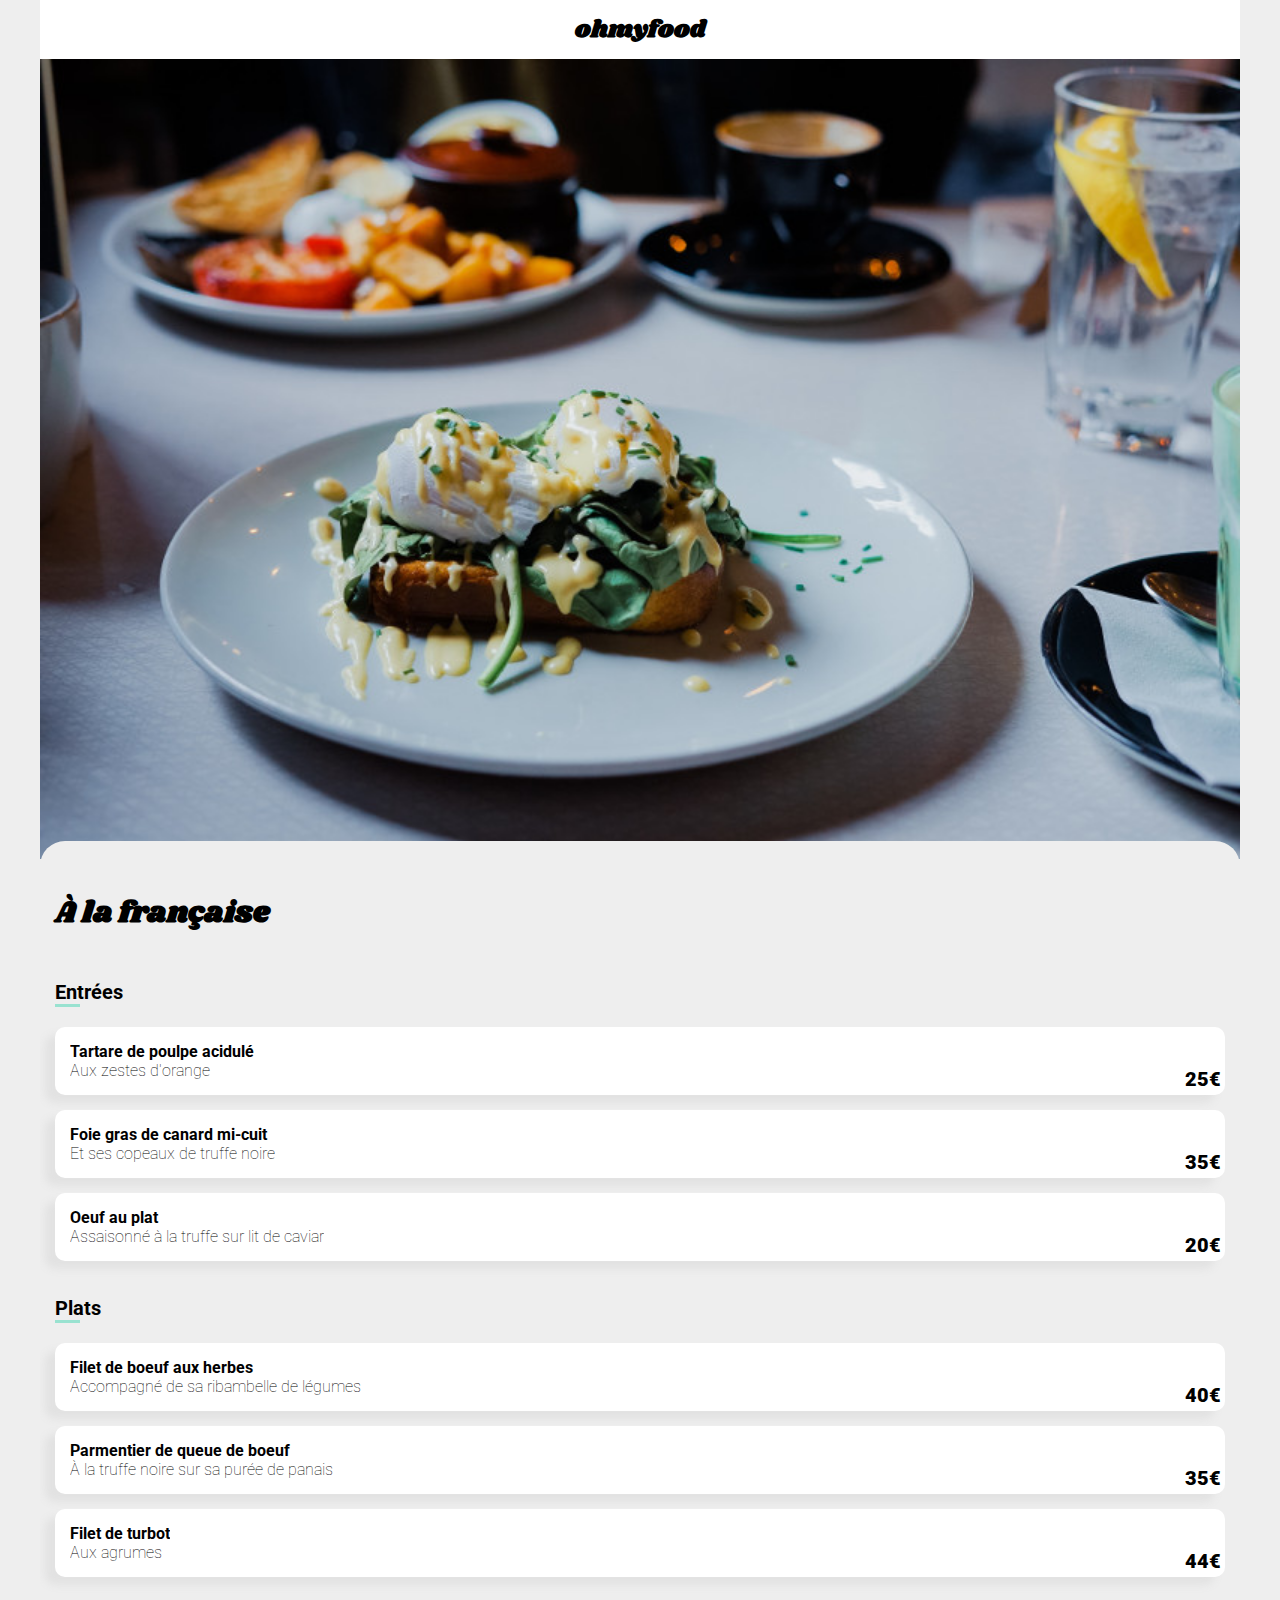
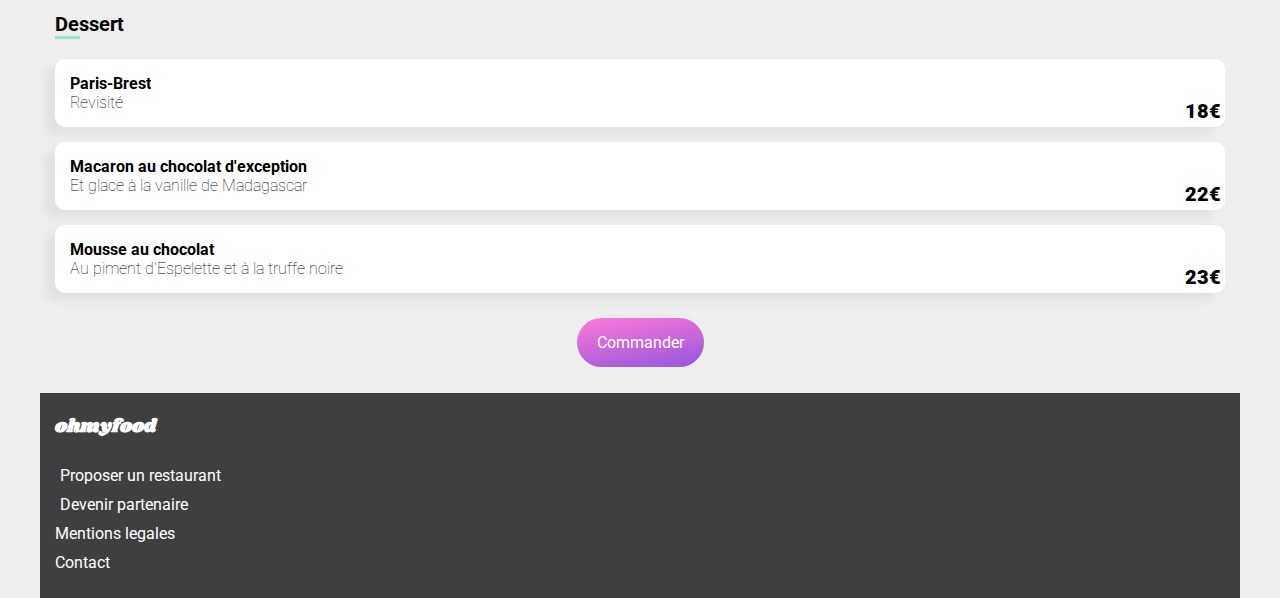
==== a_la_francaise.html @ 448ea031 "create other pages" ====
<!DOCTYPE html>
<html lang="fr">
    <head>
        <meta charset="utf-8">
        <meta name="viewport" content="device=device-width, initial-scale=1.0"/>

        <!--- google fonts-->
        <link rel="preconnect" href="https://fonts.gstatic.com">
        <link href="https://fonts.googleapis.com/css2?family=Shrikhand&display=swap" rel="stylesheet"> 

        <link rel="preconnect" href="https://fonts.gstatic.com">
        <link href="https://fonts.googleapis.com/css2?family=Roboto:wght@100;300;700&display=swap" rel="stylesheet"> 
        

        <!--- font awesome-->
        <link rel="stylesheet" href="https://use.fontawesome.com/releases/v5.15.1/css/all.css" integrity="sha384-vp86vTRFVJgpjF9jiIGPEEqYqlDwgyBgEF109VFjmqGmIY/Y4HV4d3Gp2irVfcrp" crossorigin="anonymous">


        <link rel="stylesheet" href="css/style.css"/>
        <link rel="icon" type="image/png" href="images/logo/ohmyfood.png"/>


        <title>ohmyfood</title>
    </head>
    <body class="bg-menu">
        <header class="header header--arrow">
            <a href="index.html"><i class="fas fa-arrow-left"></i></a>
            <h1>ohmyfood</h1>
        </header>
        <main class="page">
            <div>
                <img src="images/restaurants/alafrancaise.jpg" alt="À la française"/>
            </div>
            <article class="menu">
                <div class="menu__title">
                    <h2>À la française</h2>
                    <i class="far fa-heart"></i>
                </div>
                <section class="menu__entree">
                    <h3 class="underline">Entrées</h3>
                    <div class="menu-card">
                        <div class="menu-card__left">
                            <h4>Tartare de poulpe acidulé</h4>
                            <p>Aux zestes d'orange</p>
                        </div>
                        <div class="menu-card__right">
                            <span class="menu-card__price">25€</span>
                            <i class="far fa-check-circle menu-card__tick"></i>
                        </div>
                    </div>
                    <div class="menu-card">
                        <div class="menu-card__left">
                            <h4>Foie gras de canard mi-cuit</h4>
                            <p>Et ses copeaux de truffe noire</p>
                        </div>
                        <div class="menu-card__right">
                            <span class="menu-card__price">35€</span>
                            <i class="far fa-check-circle menu-card__tick"></i>
                        </div>
                    </div>
                    <div class="menu-card">
                        <div class="menu-card__left">
                            <h4>Oeuf au plat</h4>
                            <p>Assaisonné à la truffe sur lit de caviar</p>
                        </div>
                        <div class="menu-card__right">
                            <span class="menu-card__price">20€</span>
                            <i class="far fa-check-circle menu-card__tick"></i>
                        </div>
                    </div>
                </section>
                <section class="menu__plat">
                    <h3 class="underline">Plats</h3>
                    <div class="menu-card">
                        <div class="menu-card__left">
                            <h4>Filet de boeuf aux herbes</h4>
                            <p>Accompagné de sa ribambelle de légumes</p>
                        </div>
                        <div class="menu-card__right">
                            <span class="menu-card__price">40€</span>
                            <i class="far fa-check-circle menu-card__tick"></i>
                        </div>
                    </div>
                    <div class="menu-card">
                        <div class="menu-card__left">
                            <h4>Parmentier de queue de boeuf</h4>
                            <p>À la truffe noire sur sa purée de panais</p>
                        </div>
                        <div class="menu-card__right">
                            <span class="menu-card__price">35€</span>
                            <i class="far fa-check-circle menu-card__tick"></i>
                        </div>
                    </div>
                    <div class="menu-card">
                        <div class="menu-card__left">
                            <h4>Filet de turbot</h4>
                            <p>Aux agrumes</p>
                        </div>
                        <div class="menu-card__right">
                            <span class="menu-card__price">44€</span>
                            <i class="far fa-check-circle menu-card__tick"></i>
                        </div>
                    </div>
                    
                </section>
                <section class="menu__dessert">
                    <h3 class="underline">Dessert</h3>
                    <div class="menu-card">
                        <div class="menu-card__left">
                            <h4>Paris-Brest</h4>
                            <p>Revisité</p>
                        </div>
                        <div class="menu-card__right">
                            <span class="menu-card__price">18€</span>
                            <i class="far fa-check-circle menu-card__tick"></i>
                        </div>
                    </div>
                    <div class="menu-card">
                        <div class="menu-card__left">
                            <h4>Macaron au chocolat d'exception </h4>
                            <p>Et glace à la vanille de Madagascar</p>
                        </div>
                        <div class="menu-card__right">
                            <span class="menu-card__price">22€</span>
                            <i class="far fa-check-circle menu-card__tick"></i>
                        </div>
                    </div>
                    <div class="menu-card">
                        <div class="menu-card__left">
                            <h4>Mousse au chocolat </h4>
                            <p>Au piment d'Espelette et à la truffe noire</p>
                        </div>
                        <div class="menu-card__right">
                            <span class="menu-card__price">23€</span>
                            <i class="far fa-check-circle menu-card__tick"></i>
                        </div>
                    </div>
                </section>
                <div class="menu__commander">
                    <a href="#" class="but">Commander</a>
                </div>
            </article>
            
        </main>
        
        <footer class="footer footer-menu">
            <h3>ohmyfood</h3>
            <ul>
                <li><a href="#"><i class="fas fa-utensils"></i>Proposer un restaurant</a></li>
                <li><a href="#"><i class="fas fa-hands-helping"></i>Devenir partenaire</a></li>
                <li><a href="#">Mentions legales</a></li>
                <li><a href="mailto:ohmyfood@wanadoo.fr">Contact</a></li>
            </ul>
        </footer>
    </body>
</html>
---- css/style.css ----
@charset "UTF-8";
.bg-whitw {
  background-color: white;
}

.bg-menu {
  background-color: #eeeeee;
}

.underline {
  border-bottom: 0.3rem solid #99E2D0;
  display: inline-block;
  width: 2.5rem;
  font-size: 2rem;
}

.but {
  padding: 1.5rem 2rem;
  background: linear-gradient(170deg, #FF79DA, #9356DC);
  color: white;
  border-radius: 2.5rem;
  margin: 2rem 0;
  cursor: pointer;
  font-size: 1.6rem;
  text-decoration: none;
}

.header {
  background-color: white;
  text-align: center;
  padding: 1.2rem;
}
.header h1 {
  font-family: "Shrikhand", cursive;
  font-size: 2.4rem;
  margin: 0;
}
.header i {
  display: none;
}
.header--arrow i {
  display: inline;
  float: left;
  font-size: 2rem;
  padding-top: 1rem;
}
.header--arrow a {
  color: black;
}

.footer {
  color: white;
  background-color: #3f3f3f;
  padding-left: 1.5rem;
  padding-top: 2rem;
  display: flex;
  flex-direction: column;
  align-items: flex-start;
  font-size: 1.6rem;
}
.footer h3 {
  margin: 0;
  font-family: "Shrikhand", cursive;
}
.footer ul {
  padding: 0;
}
.footer li {
  list-style: none;
  font-family: "Roboto", sans-serif;
  margin: 1rem 0;
}
.footer a {
  color: white;
  text-decoration: none;
}
.footer i {
  margin-right: 0.5rem;
}

.recherche {
  background-color: #eeeeee;
  display: flex;
  flex-direction: column;
  align-items: center;
  margin-bottom: 5rem;
}
.recherche input {
  width: 100%;
  border: none;
  color: black;
  text-align: center;
  padding: 1.5rem 0;
  background-color: #dadada;
  font-size: 1.6rem;
  border-top: 0.3rem solid #c8c8c8;
  margin-bottom: 3rem;
}
.recherche h2 {
  font-size: 2.4rem;
  text-align: center;
  margin: 1rem 4.5rem;
}
.recherche p {
  font-size: 1.6rem;
  font-weight: 300;
  text-align: center;
  margin: 0 1.4rem;
}

.fonctionnement {
  padding-left: 1.5rem;
  padding-right: 1.5rem;
  font-size: 1.6rem;
  margin-bottom: 4rem;
  font-weight: 500;
}

.card-fn {
  display: flex;
  flex-direction: row;
  align-items: baseline;
  padding: 2rem 1rem;
  margin: 1.5rem 1rem;
  background-color: #eeeeee;
  box-shadow: -1rem 0.8rem 0.8rem #e2e2e2;
  border-radius: 2.5rem;
  font-size: 1.6rem;
}
.card-fn__order {
  color: white;
  background-color: #9356DC;
  border-radius: 50%;
  position: relative;
  right: 1.8rem;
  width: 2rem;
  height: 2rem;
  text-align: center;
}
.card-fn__logo {
  color: #7c7c7c;
}
.card-fn__logo--color  {
  color: #9356DC;
}
.card-fn__text {
  margin-left: 2.5rem;
}
.card-fn--bg {
  background-color: #eee5f9;
}

.restaurants {
  background-color: #eeeeee;
  padding: 2rem 1.5rem;
  font-size: 1.6rem;
}

.container {
  display: flex;
  flex-direction: column;
  align-items: stretch;
}
@media screen and (min-width: 800px) {
  .container {
    flex-direction: row;
    flex-wrap: wrap;
    justify-content: center;
  }
}

.card-resto {
  background-color: white;
  max-width: 40rem;
  display: block;
  text-decoration: none;
  color: black;
  border-radius: 1rem;
  margin: 1.5rem 0;
  box-shadow: -1rem 0.8rem 0.8rem #e2e2e2;
}
@media screen and (min-width: 800px) {
  .card-resto {
    margin: 1.5rem 1.5rem;
  }
}
.card-resto__img {
  display: block;
  height: 18rem;
  overflow: hidden;
}
.card-resto__img img {
  max-width: 100%;
  height: auto;
  border-radius: 1rem 1rem 0 0;
  object-position: 0 -60px;
}
.card-resto__content {
  display: flex;
  flex-direction: row;
  justify-content: space-between;
  align-items: center;
  box-sizing: border-box;
  margin: 1.5rem;
}
.card-resto__content h3 {
  margin: 0;
}
.card-resto__content p {
  font-weight: 200;
  margin: 0;
  padding-bottom: 1.5rem;
}
.card-resto__content i {
  font-size: 2.4rem;
  color: #888888;
  cursor: pointer;
}
.card-resto__content i:active {
  background-color: #9356DC;
}

.page {
  background-color: #eeeeee;
  overflow: hidden;
}
.page img {
  width: 100%;
  height: auto;
  object-fit: cover;
}

.menu {
  background-color: #eeeeee;
  border-radius: 2.5rem 2.5rem 0 0;
  position: relative;
  bottom: 2rem;
  padding: 1px 1.5rem;
}
.menu__title {
  display: flex;
  flex-direction: row;
  justify-content: space-between;
  align-items: center;
  padding-top: 2.5rem;
  margin-right: 2.5rem;
  font-family: "Shrikhand", cursive;
  font-size: 2rem;
}
.menu__commander {
  margin-top: 4rem;
  text-align: center;
}

.menu-card {
  box-shadow: -1rem 0.8rem 0.8rem #e2e2e2;
  background-color: white;
  border-radius: 1rem;
  padding-left: 1.5rem;
  margin-bottom: 1.5rem;
  font-size: 1.6rem;
  font-weight: 900;
  overflow: hidden;
  display: flex;
  flex-direction: row;
  justify-content: space-between;
  align-items: stretch;
}
.menu-card__left {
  overflow: hidden;
}
.menu-card__left h4 {
  margin: 0;
  padding-top: 1.5rem;
  overflow: hidden;
  white-space: nowrap;
  text-overflow: ellipsis;
}
.menu-card__left p {
  margin: 0;
  padding-bottom: 1.5rem;
  font-size: 1.6rem;
  font-weight: 100;
  overflow: hidden;
  white-space: nowrap;
  text-overflow: ellipsis;
}
.menu-card__right {
  cursor: pointer;
  width: 8rem;
  font-size: 2rem;
  display: flex;
  flex-direction: row;
  position: relative;
  left: 4rem;
  transition: transform 1s;
}
.menu-card__right:hover {
  transform: translateX(-4rem);
}
.menu-card__price {
  height: 100%;
  width: 4rem;
  padding-top: 50%;
  font-weight: 900;
}
.menu-card__tick {
  color: white;
  height: 100%;
  width: 4rem;
  text-align: center;
  padding-top: 25%;
  background-color: #99E2D0;
}

.footer-menu {
  position: relative;
  top: 2rem;
}

html {
  font-size: 62.5%;
}

body {
  box-sizing: border-box;
  max-width: 1200px;
  margin: auto;
  font-family: "Roboto", sans-serif;
}

/*# sourceMappingURL=style.css.map */
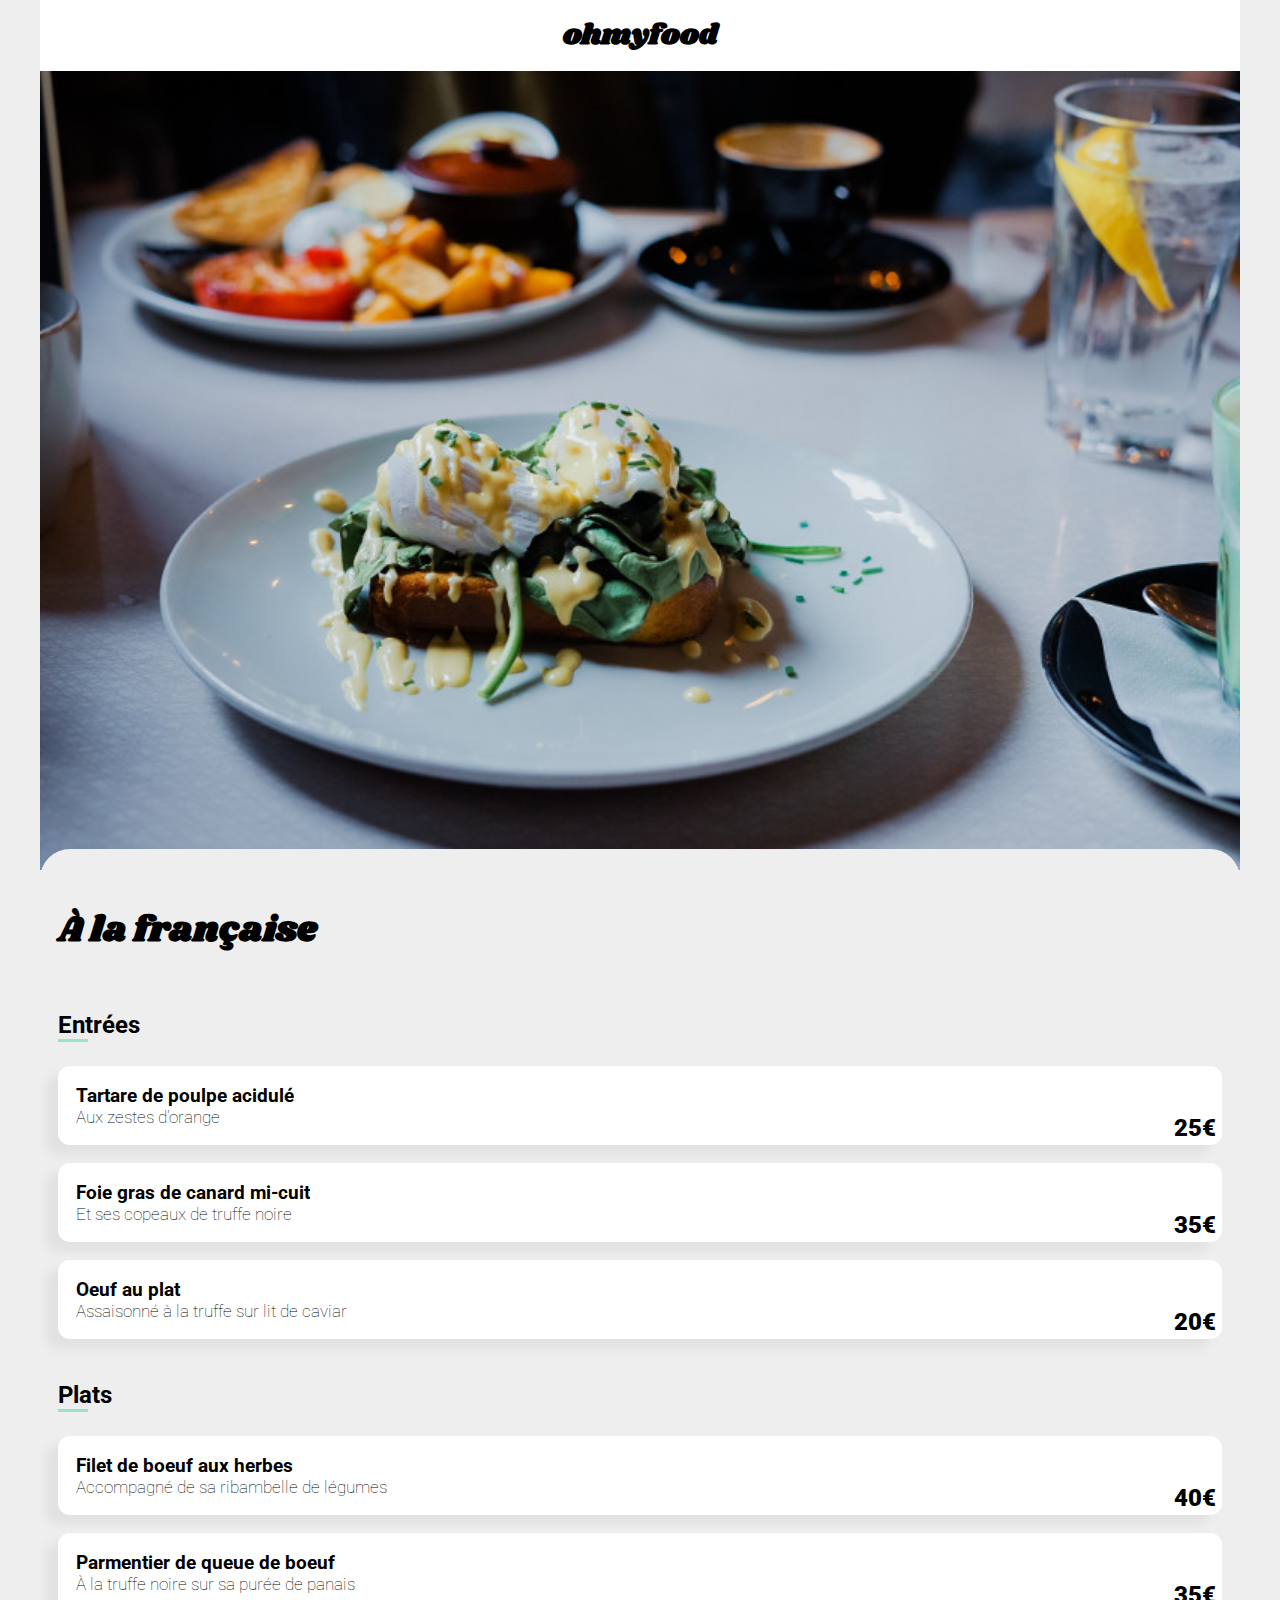
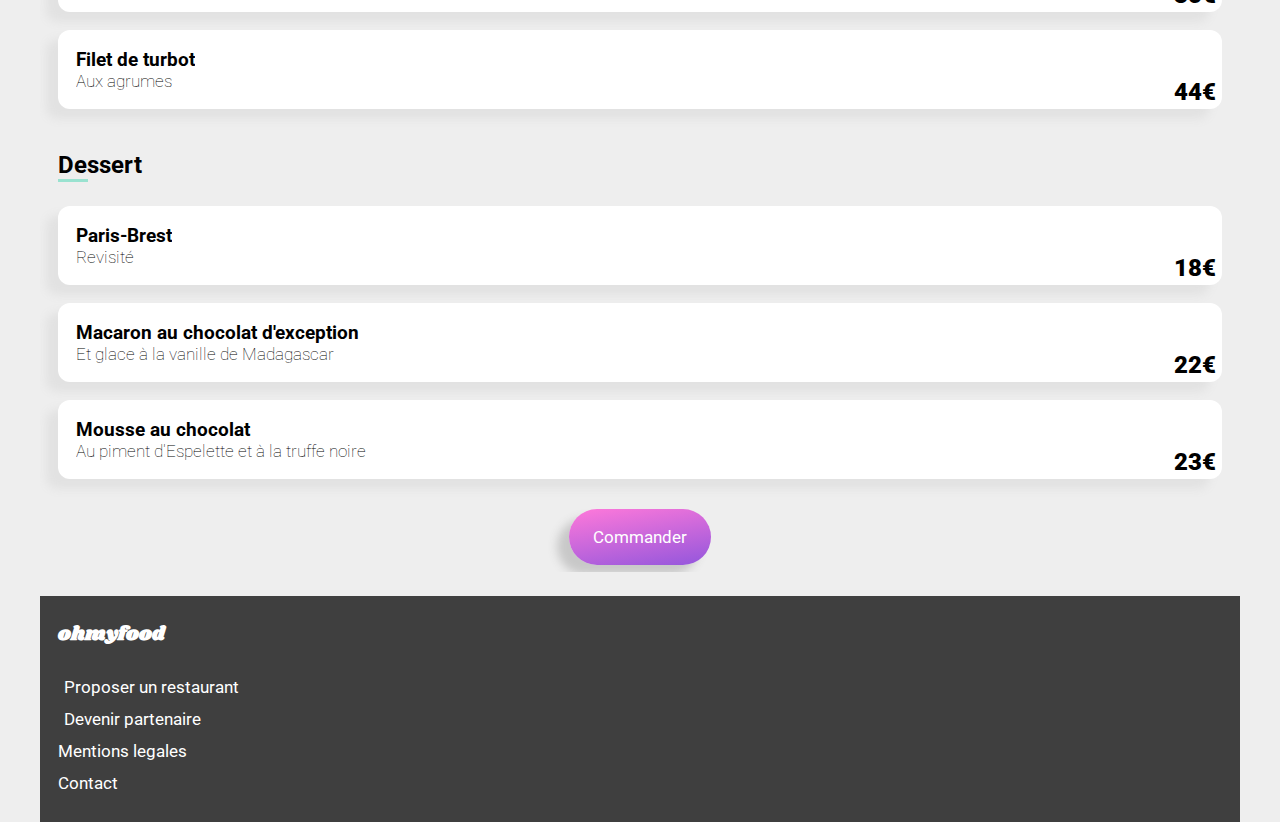
==== commit 2809ad78: "change font weight add dot" ====
--- a/a_la_francaise.html
+++ b/a_la_francaise.html
@@ -9,7 +9,7 @@
         <link href="https://fonts.googleapis.com/css2?family=Shrikhand&display=swap" rel="stylesheet"> 
 
         <link rel="preconnect" href="https://fonts.gstatic.com">
-        <link href="https://fonts.googleapis.com/css2?family=Roboto:wght@100;300;700&display=swap" rel="stylesheet"> 
+        <link href="https://fonts.googleapis.com/css2?family=Roboto:wght@200;300;700&display=swap" rel="stylesheet"> 
         
 
         <!--- font awesome-->
--- a/css/style.css
+++ b/css/style.css
@@ -1,5 +1,74 @@
 @charset "UTF-8";
-.bg-whitw {
+.loading {
+  background-color: #eeeeee;
+  opacity: 0.5;
+  position: absolute;
+  display: flex;
+  flex-direction: column;
+  justify-content: center;
+  align-items: center;
+  height: 100%;
+  width: 100%;
+  transform: scale(0);
+  transform-origin: 50% 50%;
+  animation: loader 3s backwards;
+}
+.loading i {
+  color: #9356DC;
+  font-size: 8rem;
+  padding: 3rem;
+  animation: drink 3s;
+}
+
+@keyframes loader {
+  0% {
+    transform: scale(0);
+  }
+  10% {
+    transform: scale(1);
+  }
+  100% {
+    transform: scale(1);
+  }
+}
+@keyframes drink {
+  from {
+    transform: rotate(0deg);
+  }
+  to {
+    transform: rotate(360deg);
+  }
+}
+.but {
+  padding: 1.5rem 2rem;
+  background: linear-gradient(170deg, #FF79DA, #9356DC);
+  box-shadow: -1rem 0.8rem 0.8rem #c8c8c8;
+  color: white;
+  border-radius: 2.5rem;
+  margin: 2rem 0;
+  cursor: pointer;
+  font-size: 1.4rem;
+  text-decoration: none;
+  opacity: 1;
+  transition: opacity 0.4s ease-in;
+}
+.but:hover {
+  opacity: 0.8;
+}
+
+.nouveau::after {
+  position: absolute;
+  right: 1.5rem;
+  top: 1rem;
+  content: "Nouveau";
+  padding: 1rem 1.5rem;
+  background-color: #99E2D0;
+  font-weight: 900;
+  color: #278870;
+  border-radius: 0.3rem;
+}
+
+.bg-white {
   background-color: white;
 }
 
@@ -14,15 +83,32 @@
   font-size: 2rem;
 }
 
-.but {
-  padding: 1.5rem 2rem;
-  background: linear-gradient(170deg, #FF79DA, #9356DC);
-  color: white;
-  border-radius: 2.5rem;
-  margin: 2rem 0;
+.heart {
   cursor: pointer;
-  font-size: 1.6rem;
-  text-decoration: none;
+  position: relative;
+}
+.heart:hover > .heart--under {
+  cursor: pointer;
+  transform: scale(1);
+}
+.heart--over {
+  font-size: 2rem;
+  color: #888888;
+  position: absolute;
+  bottom: -0.5rem;
+  right: 2rem;
+  font-weight: 500;
+}
+.heart--under {
+  font-size: 2rem;
+  position: absolute;
+  bottom: -0.5rem;
+  right: 2rem;
+  color: #9356DC;
+  font-weight: 900;
+  transform: scale(0);
+  transform-origin: bottom;
+  transition: transform 0.8s;
 }
 
 .header {
@@ -56,7 +142,7 @@
   display: flex;
   flex-direction: column;
   align-items: flex-start;
-  font-size: 1.6rem;
+  font-size: 1.4rem;
 }
 .footer h3 {
   margin: 0;
@@ -125,7 +211,7 @@
   background-color: #eeeeee;
   box-shadow: -1rem 0.8rem 0.8rem #e2e2e2;
   border-radius: 2.5rem;
-  font-size: 1.6rem;
+  font-size: 1.4rem;
 }
 .card-fn__order {
   color: white;
@@ -139,12 +225,14 @@
 }
 .card-fn__logo {
   color: #7c7c7c;
+  margin: 0 1px;
 }
 .card-fn__logo--color  {
   color: #9356DC;
 }
 .card-fn__text {
   margin-left: 2.5rem;
+  padding-right: 1rem;
 }
 .card-fn--bg {
   background-color: #eee5f9;
@@ -161,7 +249,7 @@
   flex-direction: column;
   align-items: stretch;
 }
-@media screen and (min-width: 800px) {
+@media screen and (min-width: 760px) {
   .container {
     flex-direction: row;
     flex-wrap: wrap;
@@ -170,7 +258,9 @@
 }
 
 .card-resto {
+  position: relative;
   background-color: white;
+  align-self: center;
   max-width: 40rem;
   display: block;
   text-decoration: none;
@@ -179,7 +269,7 @@
   margin: 1.5rem 0;
   box-shadow: -1rem 0.8rem 0.8rem #e2e2e2;
 }
-@media screen and (min-width: 800px) {
+@media screen and (min-width: 760px) {
   .card-resto {
     margin: 1.5rem 1.5rem;
   }
@@ -211,14 +301,6 @@
   margin: 0;
   padding-bottom: 1.5rem;
 }
-.card-resto__content i {
-  font-size: 2.4rem;
-  color: #888888;
-  cursor: pointer;
-}
-.card-resto__content i:active {
-  background-color: #9356DC;
-}
 
 .page {
   background-color: #eeeeee;
@@ -242,8 +324,8 @@
   flex-direction: row;
   justify-content: space-between;
   align-items: center;
-  padding-top: 2.5rem;
-  margin-right: 2.5rem;
+  padding-top: 2rem;
+  margin-right: 1.5rem;
   font-family: "Shrikhand", cursive;
   font-size: 2rem;
 }
@@ -279,7 +361,7 @@
 .menu-card__left p {
   margin: 0;
   padding-bottom: 1.5rem;
-  font-size: 1.6rem;
+  font-size: 1.4rem;
   font-weight: 100;
   overflow: hidden;
   white-space: nowrap;
@@ -321,6 +403,11 @@
 html {
   font-size: 62.5%;
 }
+@media screen and (min-width: 760px) {
+  html {
+    font-size: 75%;
+  }
+}
 
 body {
   box-sizing: border-box;
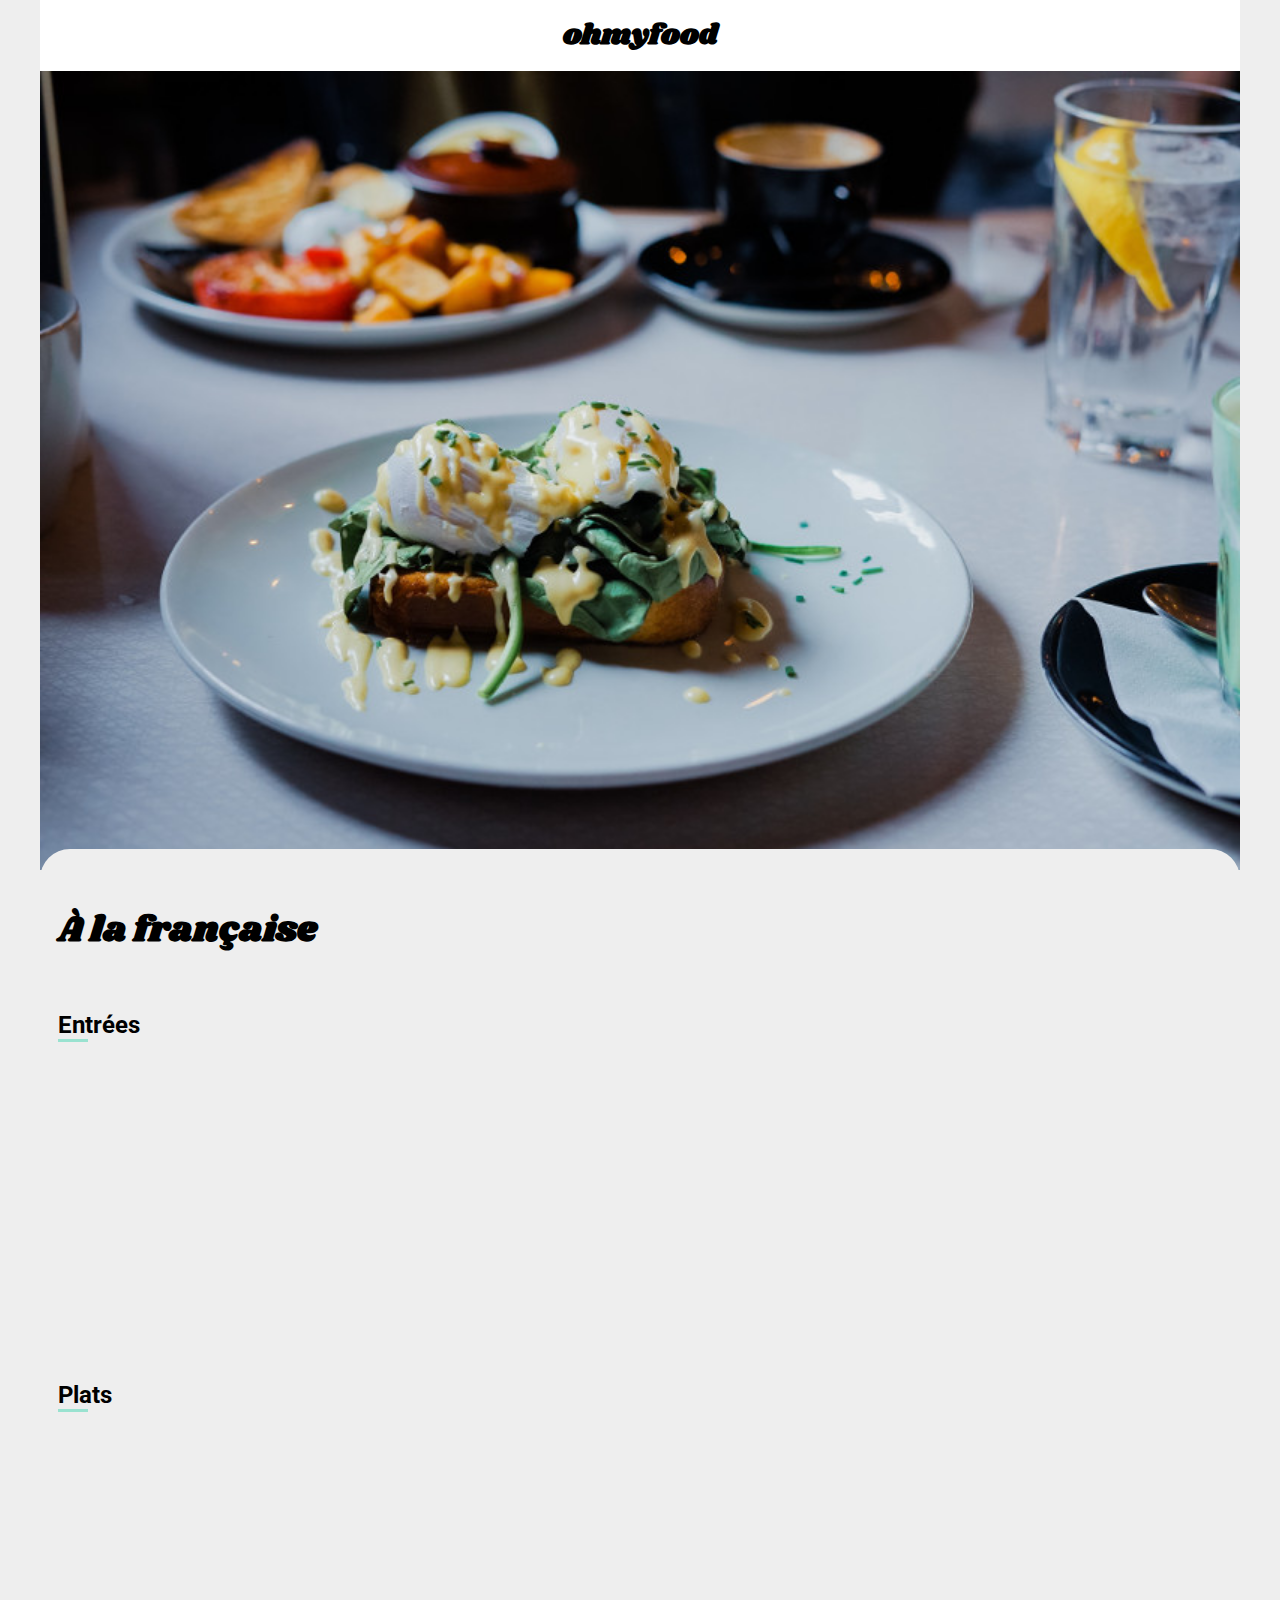
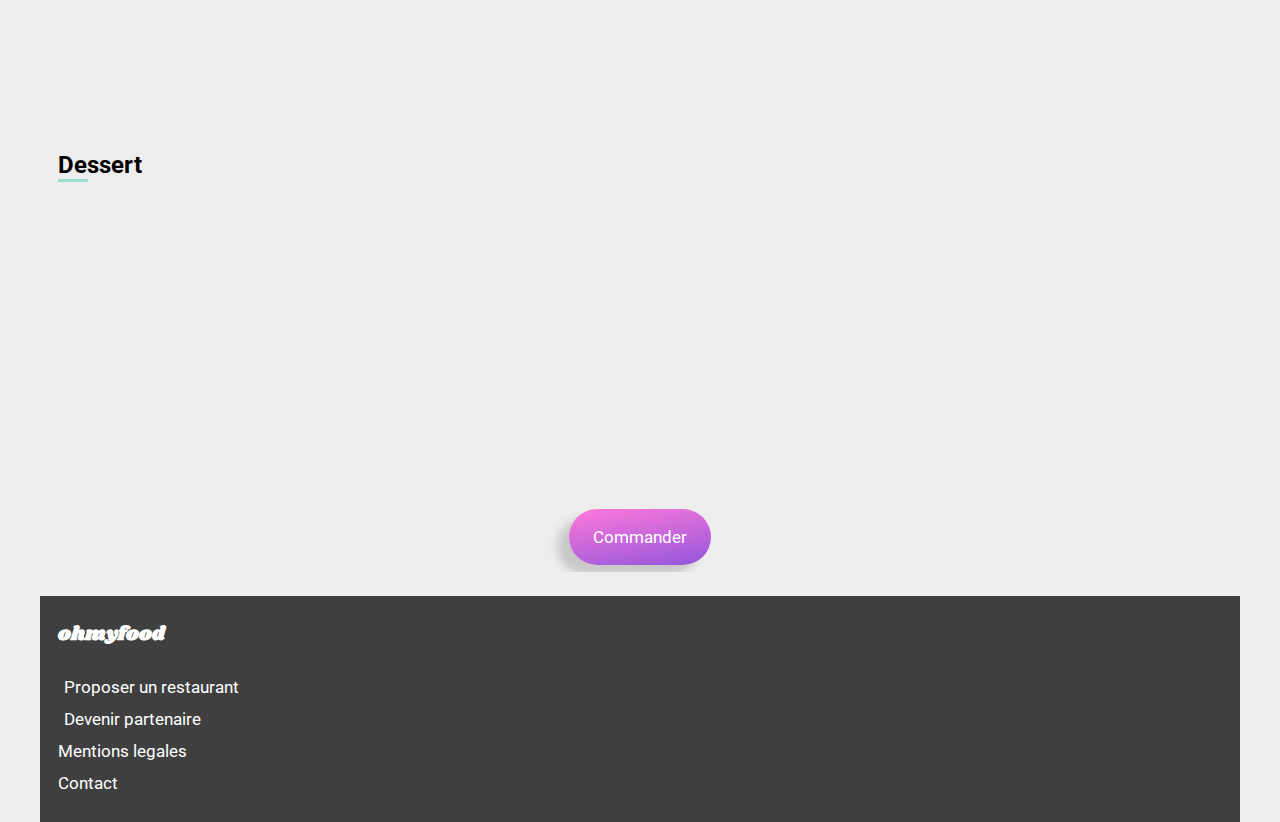
==== commit 37d52094: "animation menu" ====
--- a/a_la_francaise.html
+++ b/a_la_francaise.html
@@ -38,101 +38,106 @@
                 </div>
                 <section class="menu__entree">
                     <h3 class="underline">Entrées</h3>
-                    <div class="menu-card">
-                        <div class="menu-card__left">
-                            <h4>Tartare de poulpe acidulé</h4>
-                            <p>Aux zestes d'orange</p>
+                    <div class="anim-entrees">
+                        <div class="menu-card">
+                            <div class="menu-card__left">
+                                <h4>Tartare de poulpe acidulé</h4>
+                                <p>Aux zestes d'orange</p>
+                            </div>
+                            <div class="menu-card__right">
+                                <span class="menu-card__price">25€</span>
+                                <i class="far fa-check-circle menu-card__tick"></i>
+                            </div>
                         </div>
-                        <div class="menu-card__right">
-                            <span class="menu-card__price">25€</span>
-                            <i class="far fa-check-circle menu-card__tick"></i>
+                        <div class="menu-card">
+                            <div class="menu-card__left">
+                                <h4>Foie gras de canard mi-cuit</h4>
+                                <p>Et ses copeaux de truffe noire</p>
+                            </div>
+                            <div class="menu-card__right">
+                                <span class="menu-card__price">35€</span>
+                                <i class="far fa-check-circle menu-card__tick"></i>
+                            </div>
                         </div>
-                    </div>
-                    <div class="menu-card">
-                        <div class="menu-card__left">
-                            <h4>Foie gras de canard mi-cuit</h4>
-                            <p>Et ses copeaux de truffe noire</p>
-                        </div>
-                        <div class="menu-card__right">
-                            <span class="menu-card__price">35€</span>
-                            <i class="far fa-check-circle menu-card__tick"></i>
-                        </div>
-                    </div>
-                    <div class="menu-card">
-                        <div class="menu-card__left">
-                            <h4>Oeuf au plat</h4>
-                            <p>Assaisonné à la truffe sur lit de caviar</p>
-                        </div>
-                        <div class="menu-card__right">
-                            <span class="menu-card__price">20€</span>
-                            <i class="far fa-check-circle menu-card__tick"></i>
+                        <div class="menu-card">
+                            <div class="menu-card__left">
+                                <h4>Oeuf au plat</h4>
+                                <p>Assaisonné à la truffe sur lit de caviar</p>
+                            </div>
+                            <div class="menu-card__right">
+                                <span class="menu-card__price">20€</span>
+                                <i class="far fa-check-circle menu-card__tick"></i>
+                            </div>
                         </div>
                     </div>
                 </section>
                 <section class="menu__plat">
                     <h3 class="underline">Plats</h3>
-                    <div class="menu-card">
-                        <div class="menu-card__left">
-                            <h4>Filet de boeuf aux herbes</h4>
-                            <p>Accompagné de sa ribambelle de légumes</p>
+                    <div class="anim-plats">
+                        <div class="menu-card">
+                            <div class="menu-card__left">
+                                <h4>Filet de boeuf aux herbes</h4>
+                                <p>Accompagné de sa ribambelle de légumes</p>
+                            </div>
+                            <div class="menu-card__right">
+                                <span class="menu-card__price">40€</span>
+                                <i class="far fa-check-circle menu-card__tick"></i>
+                            </div>
                         </div>
-                        <div class="menu-card__right">
-                            <span class="menu-card__price">40€</span>
-                            <i class="far fa-check-circle menu-card__tick"></i>
+                        <div class="menu-card">
+                            <div class="menu-card__left">
+                                <h4>Parmentier de queue de boeuf</h4>
+                                <p>À la truffe noire sur sa purée de panais</p>
+                            </div>
+                            <div class="menu-card__right">
+                                <span class="menu-card__price">35€</span>
+                                <i class="far fa-check-circle menu-card__tick"></i>
+                            </div>
                         </div>
-                    </div>
-                    <div class="menu-card">
-                        <div class="menu-card__left">
-                            <h4>Parmentier de queue de boeuf</h4>
-                            <p>À la truffe noire sur sa purée de panais</p>
-                        </div>
-                        <div class="menu-card__right">
-                            <span class="menu-card__price">35€</span>
-                            <i class="far fa-check-circle menu-card__tick"></i>
-                        </div>
-                    </div>
-                    <div class="menu-card">
-                        <div class="menu-card__left">
-                            <h4>Filet de turbot</h4>
-                            <p>Aux agrumes</p>
-                        </div>
-                        <div class="menu-card__right">
-                            <span class="menu-card__price">44€</span>
-                            <i class="far fa-check-circle menu-card__tick"></i>
-                        </div>
-                    </div>
-                    
+                        <div class="menu-card">
+                            <div class="menu-card__left">
+                                <h4>Filet de turbot</h4>
+                                <p>Aux agrumes</p>
+                            </div>
+                            <div class="menu-card__right">
+                                <span class="menu-card__price">44€</span>
+                                <i class="far fa-check-circle menu-card__tick"></i>
+                            </div>
+                        </div>  
+                    </div>                
                 </section>
                 <section class="menu__dessert">
                     <h3 class="underline">Dessert</h3>
-                    <div class="menu-card">
-                        <div class="menu-card__left">
-                            <h4>Paris-Brest</h4>
-                            <p>Revisité</p>
+                    <div class="anim-desserts">
+                        <div class="menu-card">
+                            <div class="menu-card__left">
+                                <h4>Paris-Brest</h4>
+                                <p>Revisité</p>
+                            </div>
+                            <div class="menu-card__right">
+                                <span class="menu-card__price">18€</span>
+                                <i class="far fa-check-circle menu-card__tick"></i>
+                            </div>
                         </div>
-                        <div class="menu-card__right">
-                            <span class="menu-card__price">18€</span>
-                            <i class="far fa-check-circle menu-card__tick"></i>
+                        <div class="menu-card">
+                            <div class="menu-card__left">
+                                <h4>Macaron au chocolat d'exception </h4>
+                                <p>Et glace à la vanille de Madagascar</p>
+                            </div>
+                            <div class="menu-card__right">
+                                <span class="menu-card__price">22€</span>
+                                <i class="far fa-check-circle menu-card__tick"></i>
+                            </div>
                         </div>
-                    </div>
-                    <div class="menu-card">
-                        <div class="menu-card__left">
-                            <h4>Macaron au chocolat d'exception </h4>
-                            <p>Et glace à la vanille de Madagascar</p>
-                        </div>
-                        <div class="menu-card__right">
-                            <span class="menu-card__price">22€</span>
-                            <i class="far fa-check-circle menu-card__tick"></i>
-                        </div>
-                    </div>
-                    <div class="menu-card">
-                        <div class="menu-card__left">
-                            <h4>Mousse au chocolat </h4>
-                            <p>Au piment d'Espelette et à la truffe noire</p>
-                        </div>
-                        <div class="menu-card__right">
-                            <span class="menu-card__price">23€</span>
-                            <i class="far fa-check-circle menu-card__tick"></i>
+                        <div class="menu-card">
+                            <div class="menu-card__left">
+                                <h4>Mousse au chocolat </h4>
+                                <p>Au piment d'Espelette et à la truffe noire</p>
+                            </div>
+                            <div class="menu-card__right">
+                                <span class="menu-card__price">23€</span>
+                                <i class="far fa-check-circle menu-card__tick"></i>
+                            </div>
                         </div>
                     </div>
                 </section>
--- a/css/style.css
+++ b/css/style.css
@@ -50,7 +50,7 @@
   font-size: 1.4rem;
   text-decoration: none;
   opacity: 1;
-  transition: opacity 0.4s ease-in;
+  transition: opacity 0.3s ease-in;
 }
 .but:hover {
   opacity: 0.8;
@@ -111,6 +111,14 @@
   transition: transform 0.8s;
 }
 
+@keyframes menu-animation {
+  0% {
+    transform: scaleY(0);
+  }
+  100% {
+    transform: scaleY(1);
+  }
+}
 .header {
   background-color: white;
   text-align: center;
@@ -350,6 +358,8 @@
 }
 .menu-card__left {
   overflow: hidden;
+  cursor: pointer;
+  flex-grow: 1;
 }
 .menu-card__left h4 {
   margin: 0;
@@ -367,8 +377,10 @@
   white-space: nowrap;
   text-overflow: ellipsis;
 }
+.menu-card__left:hover + .menu-card__right {
+  transform: translateX(-4rem);
+}
 .menu-card__right {
-  cursor: pointer;
   width: 8rem;
   font-size: 2rem;
   display: flex;
@@ -376,9 +388,6 @@
   position: relative;
   left: 4rem;
   transition: transform 1s;
-}
-.menu-card__right:hover {
-  transform: translateX(-4rem);
 }
 .menu-card__price {
   height: 100%;
@@ -395,6 +404,24 @@
   background-color: #99E2D0;
 }
 
+.anim-entrees {
+  transform-origin: top;
+  transform: scaleY(0);
+  animation: menu-animation 3s forwards 1s;
+}
+
+.anim-plats {
+  transform-origin: top;
+  transform: scaleY(0);
+  animation: menu-animation 3s forwards 2s;
+}
+
+.anim-desserts {
+  transform-origin: top;
+  transform: scaleY(0);
+  animation: menu-animation 3s forwards 3s;
+}
+
 .footer-menu {
   position: relative;
   top: 2rem;
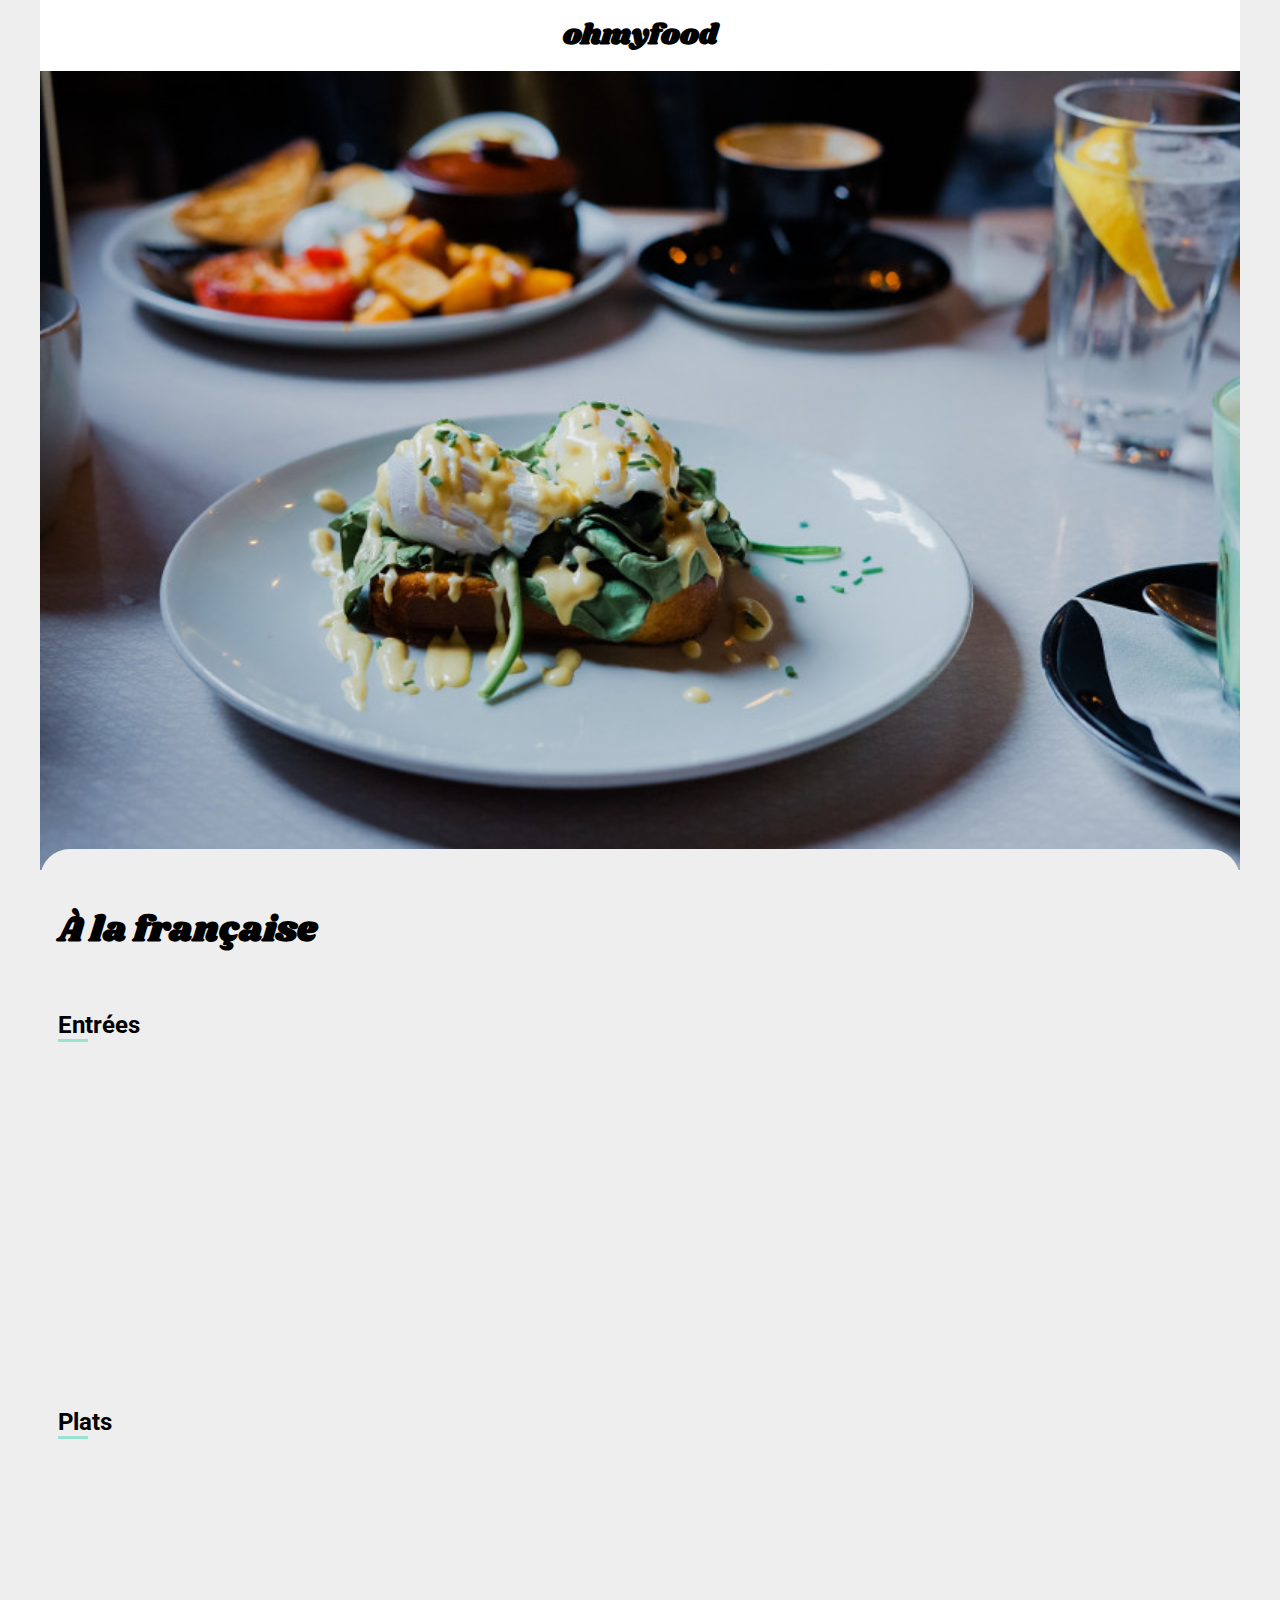
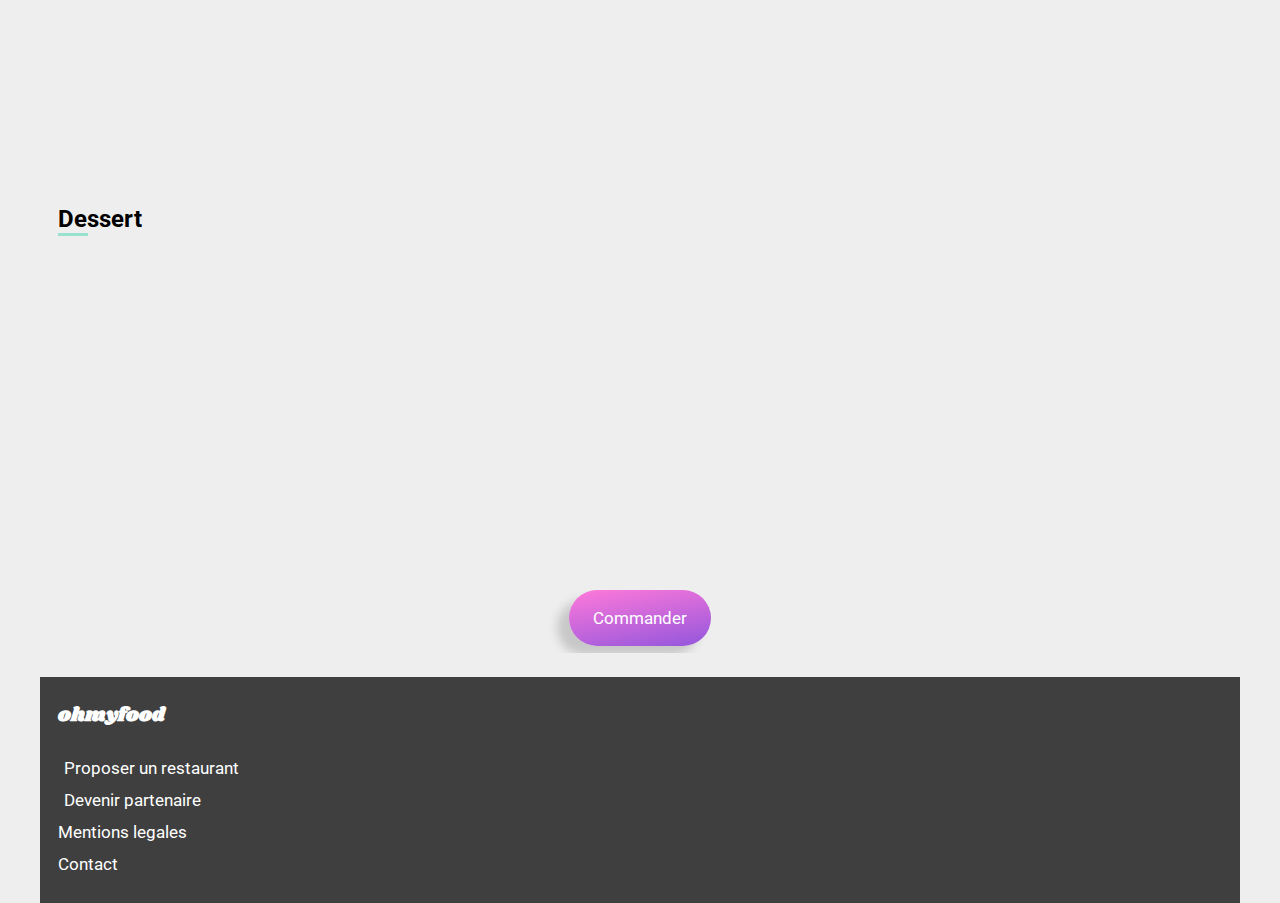
==== commit 01ad5cf9: "adapt anim for tick" ====
--- a/a_la_francaise.html
+++ b/a_la_francaise.html
@@ -51,8 +51,8 @@
                         </div>
                         <div class="menu-card">
                             <div class="menu-card__left">
-                                <h4>Foie gras de canard mi-cuit</h4>
-                                <p>Et ses copeaux de truffe noire</p>
+                                <h4>Velouté de légumes d'antan</h4>
+                                <p>Carotte, panais, topinambour</p>
                             </div>
                             <div class="menu-card__right">
                                 <span class="menu-card__price">35€</span>
@@ -61,8 +61,8 @@
                         </div>
                         <div class="menu-card">
                             <div class="menu-card__left">
-                                <h4>Oeuf au plat</h4>
-                                <p>Assaisonné à la truffe sur lit de caviar</p>
+                                <h4>Soupe à l'oignon</h4>
+                                <p>Revisitée</p>
                             </div>
                             <div class="menu-card__right">
                                 <span class="menu-card__price">20€</span>
@@ -76,8 +76,8 @@
                     <div class="anim-plats">
                         <div class="menu-card">
                             <div class="menu-card__left">
-                                <h4>Filet de boeuf aux herbes</h4>
-                                <p>Accompagné de sa ribambelle de légumes</p>
+                                <h4>Coquilles Saint-Jacques</h4>
+                                <p>Accompagnées d'une purée de panais</p>
                             </div>
                             <div class="menu-card__right">
                                 <span class="menu-card__price">40€</span>
@@ -86,8 +86,8 @@
                         </div>
                         <div class="menu-card">
                             <div class="menu-card__left">
-                                <h4>Parmentier de queue de boeuf</h4>
-                                <p>À la truffe noire sur sa purée de panais</p>
+                                <h4>Magret de canard</h4>
+                                <p>Et parmentier de pommes de terre</p>
                             </div>
                             <div class="menu-card__right">
                                 <span class="menu-card__price">35€</span>
@@ -96,8 +96,8 @@
                         </div>
                         <div class="menu-card">
                             <div class="menu-card__left">
-                                <h4>Filet de turbot</h4>
-                                <p>Aux agrumes</p>
+                                <h4>Pigeonneau d’Ille-et-Vilaine</h4>
+                                <p>Sur son lit de gnocchis aux légumes</p>
                             </div>
                             <div class="menu-card__right">
                                 <span class="menu-card__price">44€</span>
@@ -111,8 +111,8 @@
                     <div class="anim-desserts">
                         <div class="menu-card">
                             <div class="menu-card__left">
-                                <h4>Paris-Brest</h4>
-                                <p>Revisité</p>
+                                <h4>Pétales de violettes glacés</h4>
+                                <p>Et purée de noisettes</p>
                             </div>
                             <div class="menu-card__right">
                                 <span class="menu-card__price">18€</span>
@@ -121,8 +121,8 @@
                         </div>
                         <div class="menu-card">
                             <div class="menu-card__left">
-                                <h4>Macaron au chocolat d'exception </h4>
-                                <p>Et glace à la vanille de Madagascar</p>
+                                <h4>Fondant au chocolat </h4>
+                                <p>Revisité</p>
                             </div>
                             <div class="menu-card__right">
                                 <span class="menu-card__price">22€</span>
@@ -131,8 +131,8 @@
                         </div>
                         <div class="menu-card">
                             <div class="menu-card__left">
-                                <h4>Mousse au chocolat </h4>
-                                <p>Au piment d'Espelette et à la truffe noire</p>
+                                <h4>Millefeuille croustillant</h4>
+                                <p>Myrtilles et pâte d’amande</p>
                             </div>
                             <div class="menu-card__right">
                                 <span class="menu-card__price">23€</span>
--- a/css/style.css
+++ b/css/style.css
@@ -360,13 +360,12 @@
   overflow: hidden;
   cursor: pointer;
   flex-grow: 1;
+  transition: margin-right 1s;
 }
 .menu-card__left h4 {
   margin: 0;
   padding-top: 1.5rem;
   overflow: hidden;
-  white-space: nowrap;
-  text-overflow: ellipsis;
 }
 .menu-card__left p {
   margin: 0;
@@ -378,27 +377,28 @@
   text-overflow: ellipsis;
 }
 .menu-card__left:hover + .menu-card__right {
-  transform: translateX(-4rem);
+  transform: translateX(-5rem);
+}
+.menu-card__left:hover {
+  margin-right: 5rem;
 }
 .menu-card__right {
-  width: 8rem;
   font-size: 2rem;
   display: flex;
   flex-direction: row;
-  position: relative;
-  left: 4rem;
+  margin-right: -5rem;
   transition: transform 1s;
 }
 .menu-card__price {
   height: 100%;
-  width: 4rem;
+  width: 5rem;
   padding-top: 50%;
   font-weight: 900;
 }
 .menu-card__tick {
   color: white;
   height: 100%;
-  width: 4rem;
+  width: 5rem;
   text-align: center;
   padding-top: 25%;
   background-color: #99E2D0;
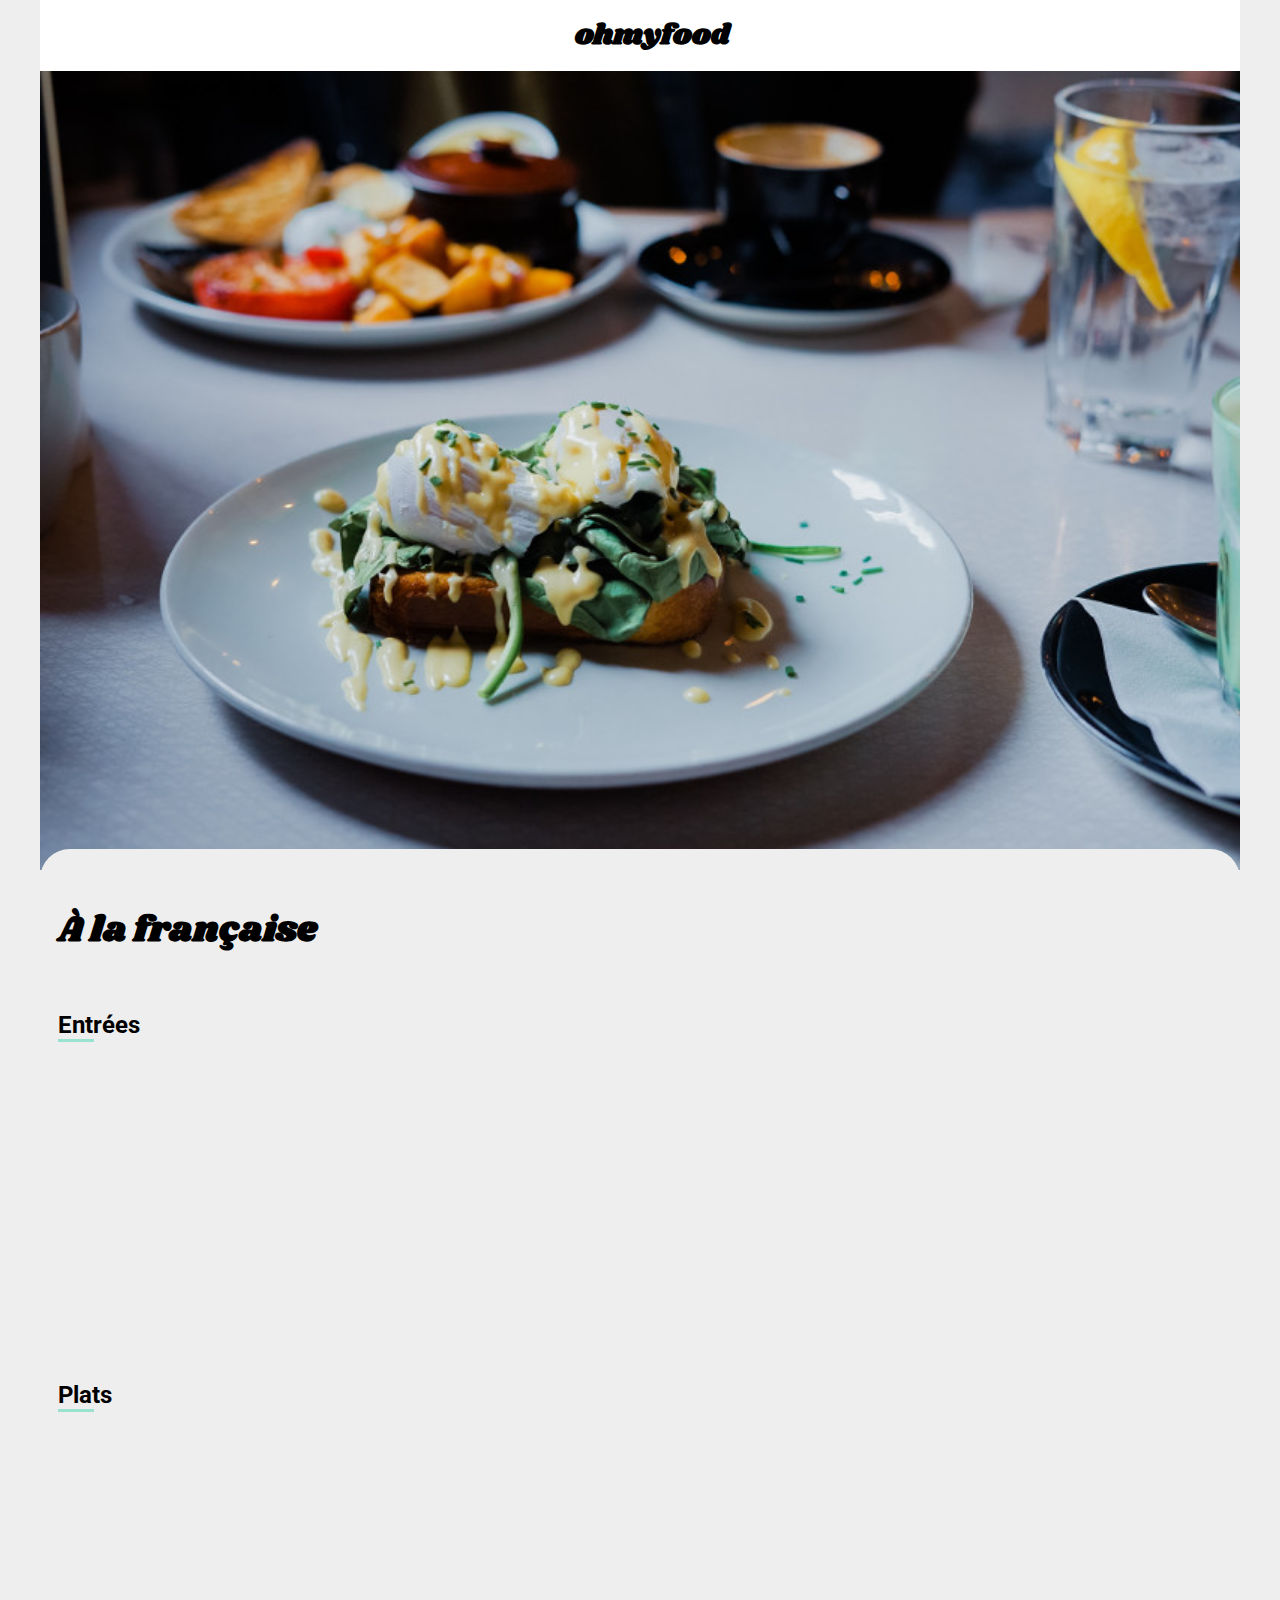
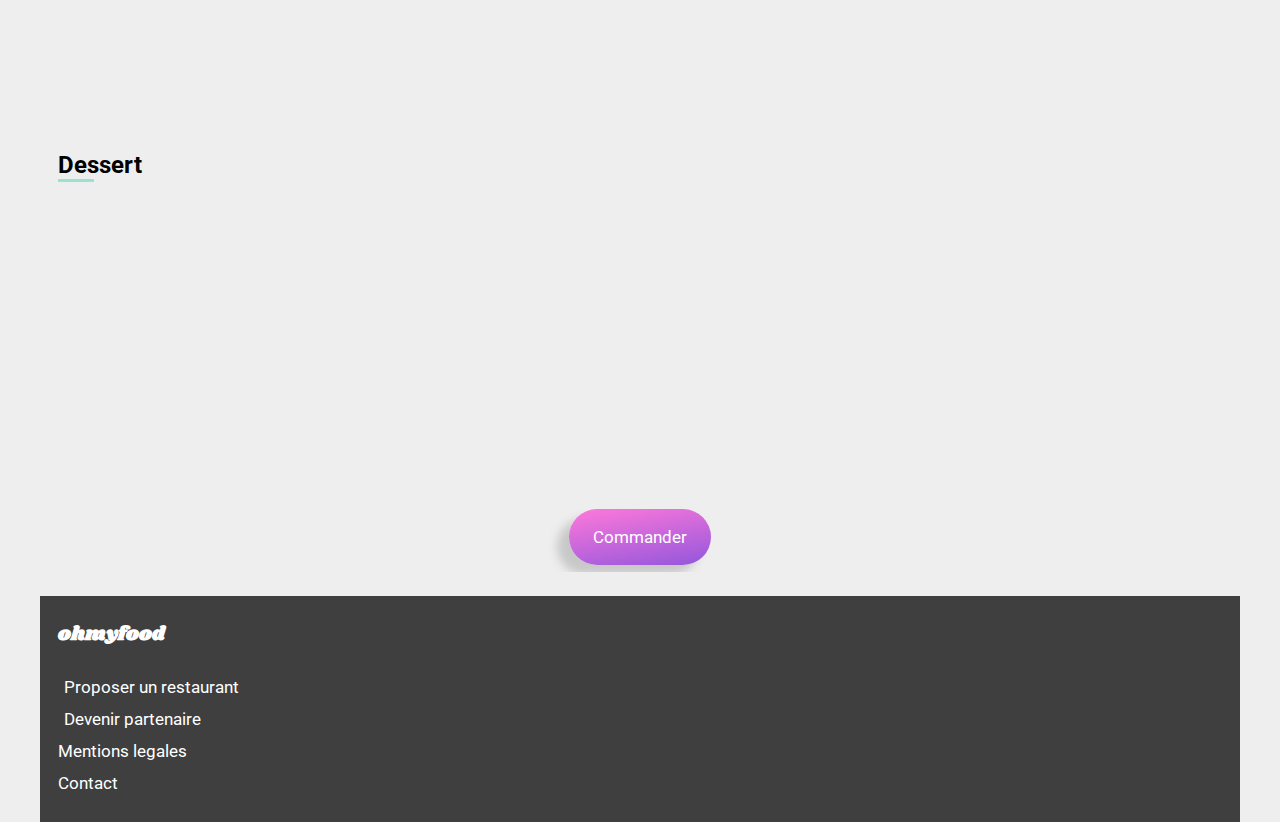
==== commit f60aa00c: "solve some problems 3 of 5" ====
--- a/a_la_francaise.html
+++ b/a_la_francaise.html
@@ -34,7 +34,10 @@
             <article class="menu">
                 <div class="menu__title">
                     <h2>À la française</h2>
-                    <i class="far fa-heart"></i>
+                    <div class="heart">
+                        <div class="fas fa-heart heart--under"></div>
+                        <div class="far fa-heart heart--over just-black"></div>
+                    </div>
                 </div>
                 <section class="menu__entree">
                     <h3 class="underline">Entrées</h3>
--- a/css/style.css
+++ b/css/style.css
@@ -1,14 +1,16 @@
-@charset "UTF-8";
 .loading {
   background-color: #eeeeee;
-  opacity: 0.5;
+  opacity: 0.8;
+  z-index: 2;
   position: absolute;
   display: flex;
   flex-direction: column;
   justify-content: center;
   align-items: center;
-  height: 100%;
-  width: 100%;
+  box-sizing: border-box;
+  height: 100vh;
+  width: 100vw;
+  max-width: 1200px;
   transform: scale(0);
   transform-origin: 50% 50%;
   animation: loader 3s backwards;
@@ -40,6 +42,7 @@
   }
 }
 .but {
+  position: relative;
   padding: 1.5rem 2rem;
   background: linear-gradient(170deg, #FF79DA, #9356DC);
   box-shadow: -1rem 0.8rem 0.8rem #c8c8c8;
@@ -52,8 +55,24 @@
   opacity: 1;
   transition: opacity 0.3s ease-in;
 }
+.but::after {
+  content: "";
+  position: absolute;
+  z-index: -1;
+  left: 0;
+  top: 0;
+  border-radius: 2.5rem;
+  width: 100%;
+  height: 100%;
+  box-shadow: -1rem 1.2rem 1.2rem #bbbbbb;
+  opacity: 0;
+  transition: opacity 0.3s ease-in;
+}
 .but:hover {
   opacity: 0.8;
+}
+.but:hover::after {
+  opacity: 1;
 }
 
 .nouveau::after {
@@ -79,7 +98,7 @@
 .underline {
   border-bottom: 0.3rem solid #99E2D0;
   display: inline-block;
-  width: 2.5rem;
+  width: 3rem;
   font-size: 2rem;
 }
 
@@ -119,6 +138,10 @@
     transform: scaleY(1);
   }
 }
+.just-black {
+  color: black;
+}
+
 .header {
   background-color: white;
   text-align: center;
@@ -136,7 +159,7 @@
   display: inline;
   float: left;
   font-size: 2rem;
-  padding-top: 1rem;
+  padding: 1rem;
 }
 .header--arrow a {
   color: black;
@@ -220,6 +243,13 @@
   box-shadow: -1rem 0.8rem 0.8rem #e2e2e2;
   border-radius: 2.5rem;
   font-size: 1.4rem;
+  cursor: pointer;
+}
+.card-fn:hover > .card-fn__logo {
+  color: #9356DC;
+}
+.card-fn:hover {
+  background-color: #eee5f9;
 }
 .card-fn__order {
   color: white;
@@ -235,15 +265,9 @@
   color: #7c7c7c;
   margin: 0 1px;
 }
-.card-fn__logo--color  {
-  color: #9356DC;
-}
 .card-fn__text {
   margin-left: 2.5rem;
   padding-right: 1rem;
-}
-.card-fn--bg {
-  background-color: #eee5f9;
 }
 
 .restaurants {
@@ -333,7 +357,7 @@
   justify-content: space-between;
   align-items: center;
   padding-top: 2rem;
-  margin-right: 1.5rem;
+  margin-right: 1rem;
   font-family: "Shrikhand", cursive;
   font-size: 2rem;
 }
@@ -366,6 +390,8 @@
   margin: 0;
   padding-top: 1.5rem;
   overflow: hidden;
+  white-space: nowrap;
+  text-overflow: ellipsis;
 }
 .menu-card__left p {
   margin: 0;
@@ -386,13 +412,14 @@
   font-size: 2rem;
   display: flex;
   flex-direction: row;
+  margin-left: 0.5rem;
   margin-right: -5rem;
   transition: transform 1s;
 }
 .menu-card__price {
   height: 100%;
   width: 5rem;
-  padding-top: 50%;
+  padding-top: 28%;
   font-weight: 900;
 }
 .menu-card__tick {
